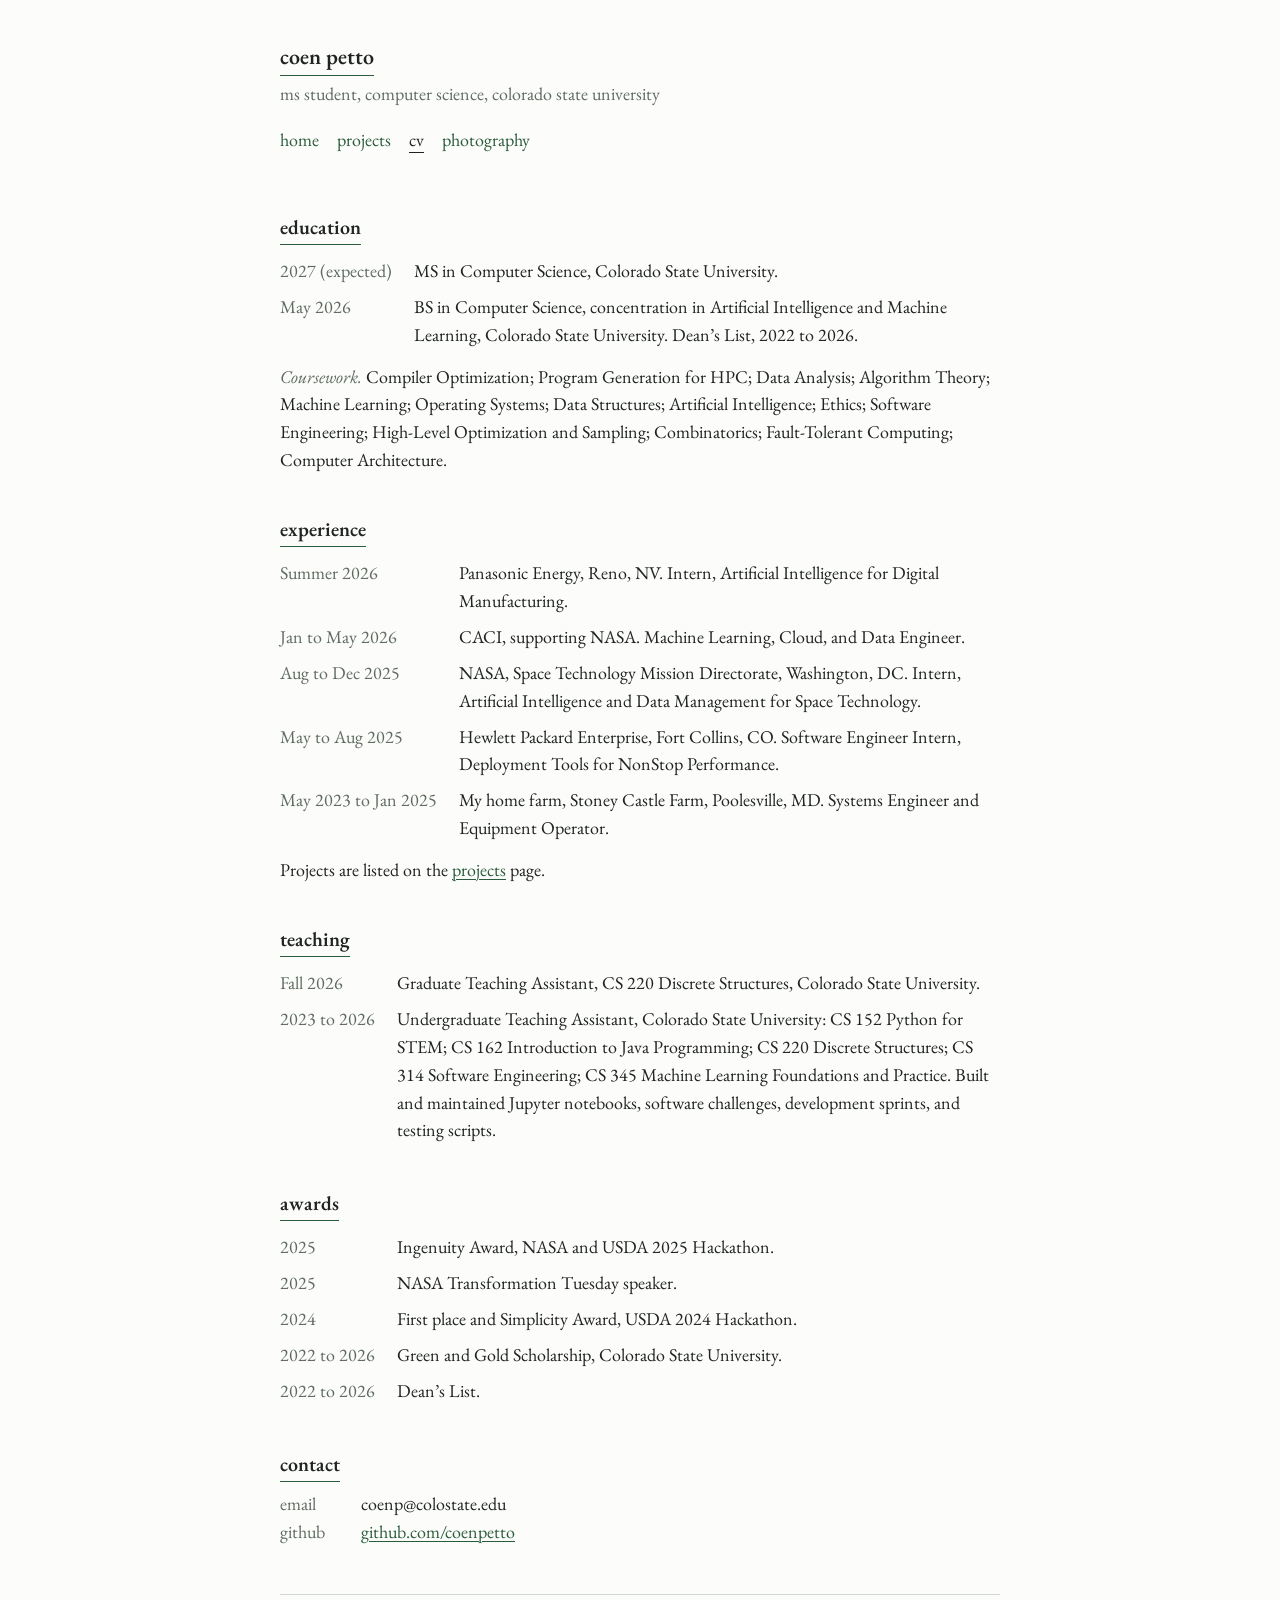
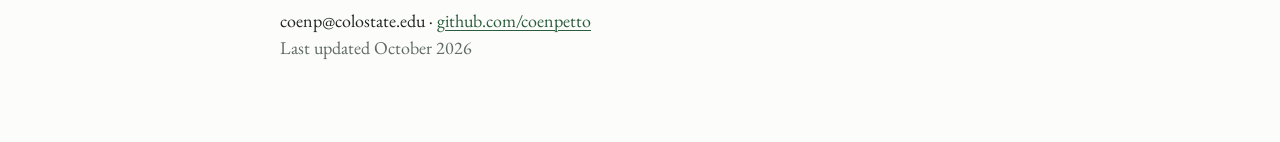
==== cv.html @ 954c1a35 "Initial site" ====
<!doctype html>
<html lang="en">
<head>
<meta charset="utf-8">
<meta name="viewport" content="width=device-width, initial-scale=1">
<title>CV</title>
<meta name="description" content="Coen Petto, MS student, Computer Science, Colorado State University">
<link rel="preconnect" href="https://fonts.googleapis.com"><link rel="preconnect" href="https://fonts.gstatic.com" crossorigin><link rel="stylesheet" href="https://fonts.googleapis.com/css2?family=EB+Garamond:ital,wght@0,400;0,600;1,400;1,600&display=swap">
<link rel="stylesheet" href="style.css">
</head>
<body>
<div class="txt">
<header><h1><a href="index.html">Coen Petto</a></h1><p class="sub">MS student, Computer Science, Colorado State University</p><nav class="nav" aria-label="Site"><a href="index.html">Home</a><a href="projects.html">Projects</a><a href="cv.html" class="active" aria-current="page">CV</a><a href="photography.html">Photography</a></nav></header>
<main>
<h2>Education</h2>
<table class="rows"><tr><td class="y">2027 (expected)</td><td>MS in Computer Science, Colorado State University.</td></tr><tr><td class="y">May 2026</td><td>BS in Computer Science, concentration in Artificial Intelligence and Machine Learning, Colorado State University. Dean’s List, 2022 to 2026.</td></tr></table>
<p class="d"><span class="lbl">Coursework.</span> Compiler Optimization; Program Generation for HPC; Data Analysis; Algorithm Theory; Machine Learning; Operating Systems; Data Structures; Artificial Intelligence; Ethics; Software Engineering; High-Level Optimization and Sampling; Combinatorics; Fault-Tolerant Computing; Computer Architecture.</p>
<h2>Experience</h2>
<table class="rows"><tr><td class="y">Summer 2026</td><td>Panasonic Energy, Reno, NV. Intern, Artificial Intelligence for Digital Manufacturing.</td></tr><tr><td class="y">Jan to May 2026</td><td>CACI, supporting NASA. Machine Learning, Cloud, and Data Engineer.</td></tr><tr><td class="y">Aug to Dec 2025</td><td>NASA, Space Technology Mission Directorate, Washington, DC. Intern, Artificial Intelligence and Data Management for Space Technology.</td></tr><tr><td class="y">May to Aug 2025</td><td>Hewlett Packard Enterprise, Fort Collins, CO. Software Engineer Intern, Deployment Tools for NonStop Performance.</td></tr><tr><td class="y">May 2023 to Jan 2025</td><td>My home farm, Stoney Castle Farm, Poolesville, MD. Systems Engineer and Equipment Operator.</td></tr></table>
<p class="d">Projects are listed on the <a href="projects.html">projects</a> page.</p>
<h2>Teaching</h2>
<table class="rows"><tr><td class="y">Fall 2026</td><td>Graduate Teaching Assistant, CS 220 Discrete Structures, Colorado State University.</td></tr><tr><td class="y">2023 to 2026</td><td>Undergraduate Teaching Assistant, Colorado State University: CS 152 Python for STEM; CS 162 Introduction to Java Programming; CS 220 Discrete Structures; CS 314 Software Engineering; CS 345 Machine Learning Foundations and Practice. Built and maintained Jupyter notebooks, software challenges, development sprints, and testing scripts.</td></tr></table>
<h2>Awards</h2>
<table class="rows"><tr><td class="y">2025</td><td>Ingenuity Award, NASA and USDA 2025 Hackathon.</td></tr><tr><td class="y">2025</td><td>NASA Transformation Tuesday speaker.</td></tr><tr><td class="y">2024</td><td>First place and Simplicity Award, USDA 2024 Hackathon.</td></tr><tr><td class="y">2022 to 2026</td><td>Green and Gold Scholarship, Colorado State University.</td></tr><tr><td class="y">2022 to 2026</td><td>Dean’s List.</td></tr></table>
<h2>Contact</h2>
<p class="kv"><span>Email</span>coenp@colostate.edu<br><span>GitHub</span><a href="https://github.com/coenpetto">github.com/coenpetto</a></p>
</main>
<footer>coenp@colostate.edu &middot; <a href="https://github.com/coenpetto">github.com/coenpetto</a><br><span class="muted">Last updated October 2026</span></footer>
</div>
</body>
</html>
---- style.css ----
/* Coen Petto. Typewriter treatment set in Garamond: lowercase headings, underlines carry the structure, no symbols. Light only, forest green accent. */
:root{--bg:#fcfcfa;--fg:#1f2420;--muted:#5f6b62;--green:#2a5c3b;--green-dark:#1b4229;--rule:#cfd8d1;color-scheme:light}
html{background:var(--bg)}
[hidden]{display:none!important}
body{background:var(--bg);color:var(--fg);font:18px/1.55 "EB Garamond",Garamond,"Times New Roman",serif;margin:0;padding-block:40px 80px;padding-inline:20px}
.txt{max-width:720px;margin:0 auto}
a{color:var(--green);text-decoration:underline;text-decoration-thickness:1px;text-underline-offset:3px}
a:hover{color:var(--green-dark)}
a:focus-visible{outline:2px solid var(--green);outline-offset:2px}
h1{font-size:22px;font-weight:600;margin:0;display:inline-block;padding-bottom:1px;border-bottom:1px solid var(--green);text-transform:lowercase}
h1 a{color:var(--fg);text-decoration:none}
.sub{color:var(--muted);margin:4px 0 0;text-transform:lowercase}
.nav{margin:18px 0 28px;text-transform:lowercase}
.nav a{text-decoration:none;margin-right:18px;padding-bottom:1px}
.nav a.active{color:var(--fg);border-bottom:1px solid var(--fg)}
h2{font-size:20px;font-weight:600;margin:30px 0 8px;display:inline-block;padding-bottom:1px;border-bottom:1px solid var(--green);text-transform:lowercase}
p{margin:0 0 10px}
ul{list-style:none;padding:0 0 0 1.5em;margin:0 0 10px}
.muted{color:var(--muted)}
.lbl{color:var(--muted);font-style:italic}
.intro{display:flex;gap:28px;align-items:flex-start;flex-wrap:wrap}
.intro .headshot{width:280px;height:280px;object-fit:cover;border:1px solid var(--rule);flex:0 0 280px;display:block}
.intro .t{flex:1 1 300px;min-width:0}
.kv span{display:inline-block;min-width:4.5em;color:var(--muted);text-transform:lowercase}
.kv .cvface{display:inline-block;vertical-align:middle;line-height:0;text-decoration:none}
.kv .cvface:hover{color:var(--green-dark)}
.smiley{display:block}
.quote{margin:32px 0 0;color:var(--muted)}
.quote blockquote{margin:0;font-style:italic;padding-left:1.5em}
.quote p{margin:0}
.quote figcaption{margin-top:6px;padding-left:1.5em;font-size:16px}
/* projects */
.proj{margin:0 0 12px;padding-left:1.5em}
.proj .t{font-weight:600;margin:0}
.proj .m{color:var(--muted);margin:0;font-size:16px}
.proj .repo{font-weight:400;font-size:16px;margin-left:.4em}
/* cv */
.rows{border-collapse:collapse;width:100%;margin:0 0 10px}
.rows td{vertical-align:top;padding:4px 0}
.rows td.y{white-space:nowrap;color:var(--muted);padding-right:1.2em;width:1%;font-variant-numeric:tabular-nums}
/* photography: every image at column width, no expanding */
.gallery{display:flex;flex-direction:column;gap:22px;margin:12px 0 8px}
.gallery img{width:100%;height:auto;display:block;border:1px solid var(--rule)}
footer{margin-top:48px;padding-top:12px;border-top:1px solid var(--rule)}
@media (max-width:520px){body{padding-block:24px 60px;font-size:17px}.intro .headshot{width:100%;max-width:280px;height:auto;aspect-ratio:1;flex-basis:auto}}
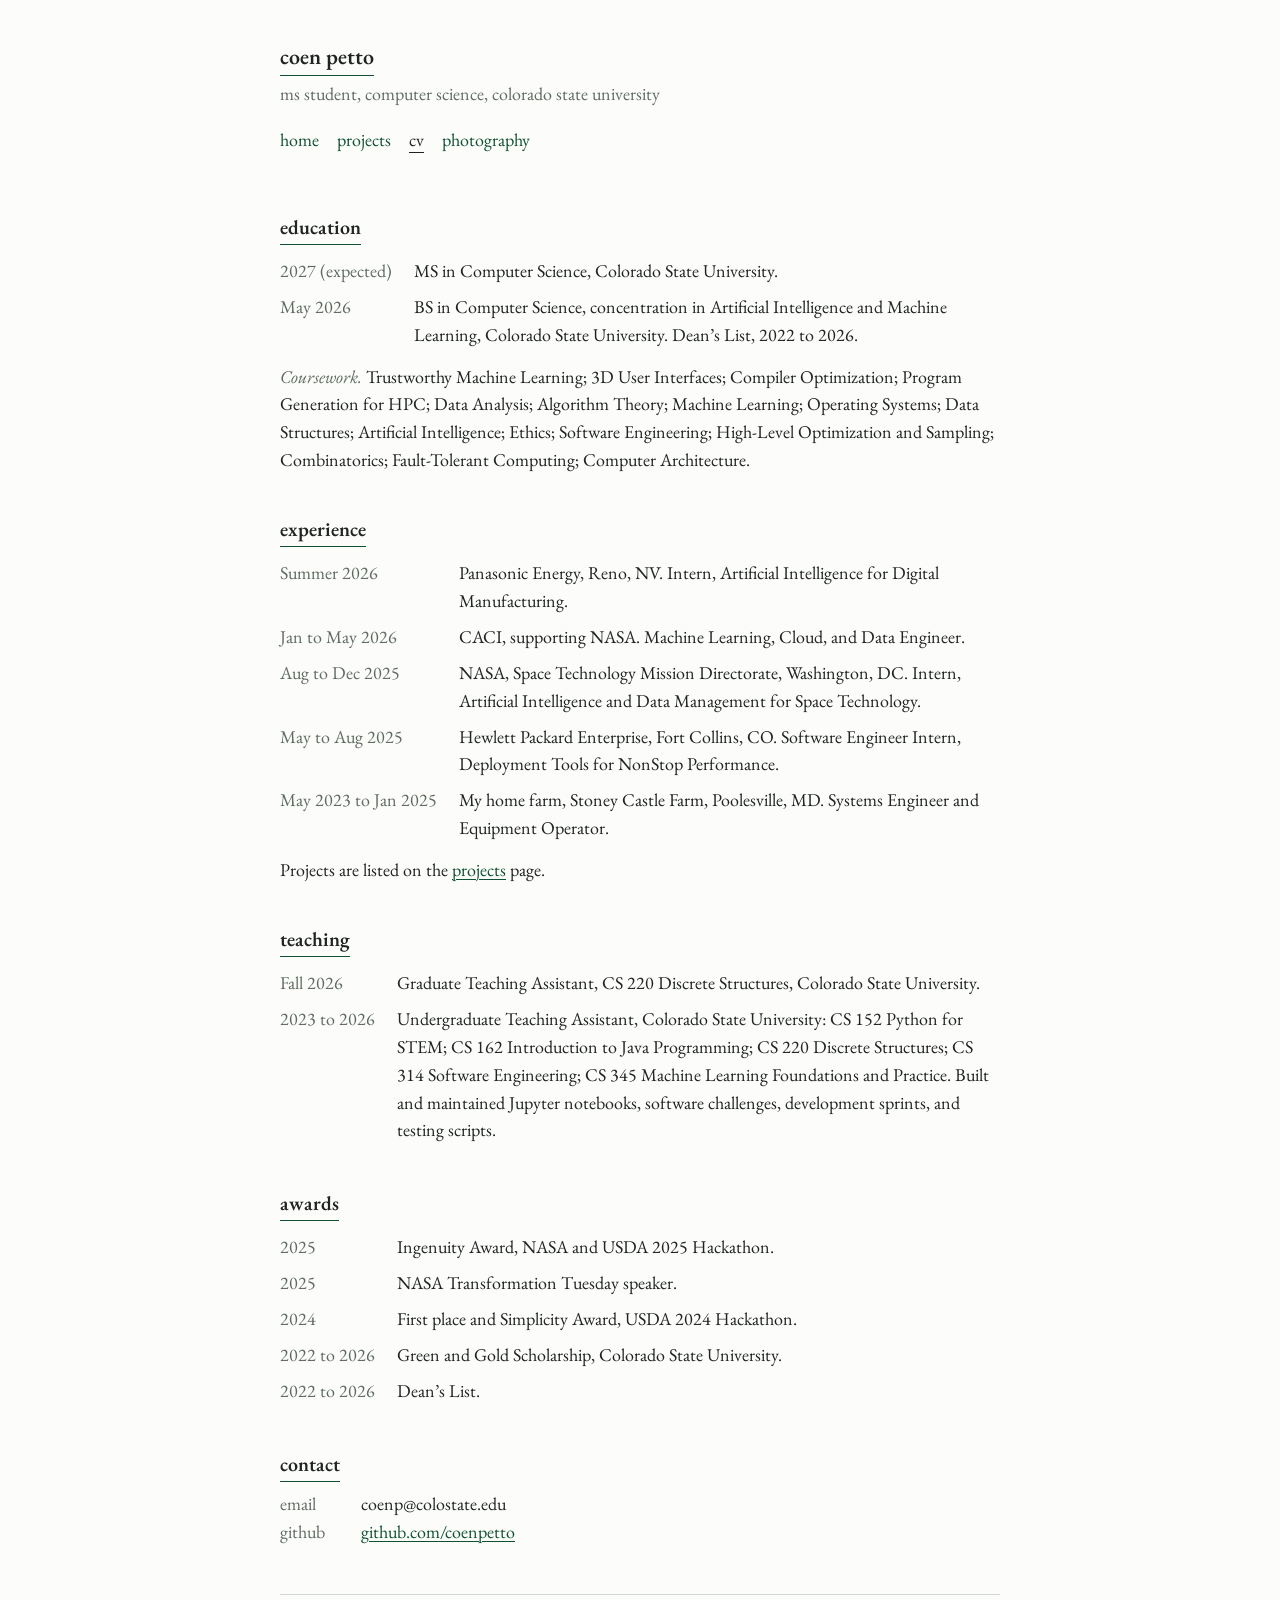
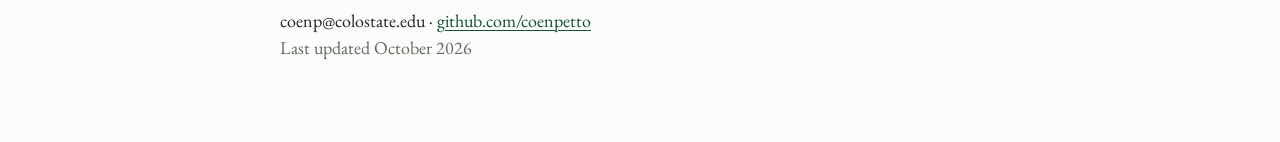
==== commit 23f741e2: "Add two courses to CV" ====
--- a/cv.html
+++ b/cv.html
@@ -14,7 +14,7 @@
 <main>
 <h2>Education</h2>
 <table class="rows"><tr><td class="y">2027 (expected)</td><td>MS in Computer Science, Colorado State University.</td></tr><tr><td class="y">May 2026</td><td>BS in Computer Science, concentration in Artificial Intelligence and Machine Learning, Colorado State University. Dean’s List, 2022 to 2026.</td></tr></table>
-<p class="d"><span class="lbl">Coursework.</span> Compiler Optimization; Program Generation for HPC; Data Analysis; Algorithm Theory; Machine Learning; Operating Systems; Data Structures; Artificial Intelligence; Ethics; Software Engineering; High-Level Optimization and Sampling; Combinatorics; Fault-Tolerant Computing; Computer Architecture.</p>
+<p class="d"><span class="lbl">Coursework.</span> Trustworthy Machine Learning; 3D User Interfaces; Compiler Optimization; Program Generation for HPC; Data Analysis; Algorithm Theory; Machine Learning; Operating Systems; Data Structures; Artificial Intelligence; Ethics; Software Engineering; High-Level Optimization and Sampling; Combinatorics; Fault-Tolerant Computing; Computer Architecture.</p>
 <h2>Experience</h2>
 <table class="rows"><tr><td class="y">Summer 2026</td><td>Panasonic Energy, Reno, NV. Intern, Artificial Intelligence for Digital Manufacturing.</td></tr><tr><td class="y">Jan to May 2026</td><td>CACI, supporting NASA. Machine Learning, Cloud, and Data Engineer.</td></tr><tr><td class="y">Aug to Dec 2025</td><td>NASA, Space Technology Mission Directorate, Washington, DC. Intern, Artificial Intelligence and Data Management for Space Technology.</td></tr><tr><td class="y">May to Aug 2025</td><td>Hewlett Packard Enterprise, Fort Collins, CO. Software Engineer Intern, Deployment Tools for NonStop Performance.</td></tr><tr><td class="y">May 2023 to Jan 2025</td><td>My home farm, Stoney Castle Farm, Poolesville, MD. Systems Engineer and Equipment Operator.</td></tr></table>
 <p class="d">Projects are listed on the <a href="projects.html">projects</a> page.</p>
--- a/style.css
+++ b/style.css
@@ -1,5 +1,5 @@
 /* Coen Petto. Typewriter treatment set in Garamond: lowercase headings, underlines carry the structure, no symbols. Light only, forest green accent. */
-:root{--bg:#fcfcfa;--fg:#1f2420;--muted:#5f6b62;--green:#2a5c3b;--green-dark:#1b4229;--rule:#cfd8d1;color-scheme:light}
+:root{--bg:#fcfcfa;--fg:#1f2420;--muted:#5f6b62;--green:#0F5132;--green-dark:#0a3a24;--rule:#cfd8d1;color-scheme:light}
 html{background:var(--bg)}
 [hidden]{display:none!important}
 body{background:var(--bg);color:var(--fg);font:18px/1.55 "EB Garamond",Garamond,"Times New Roman",serif;margin:0;padding-block:40px 80px;padding-inline:20px}
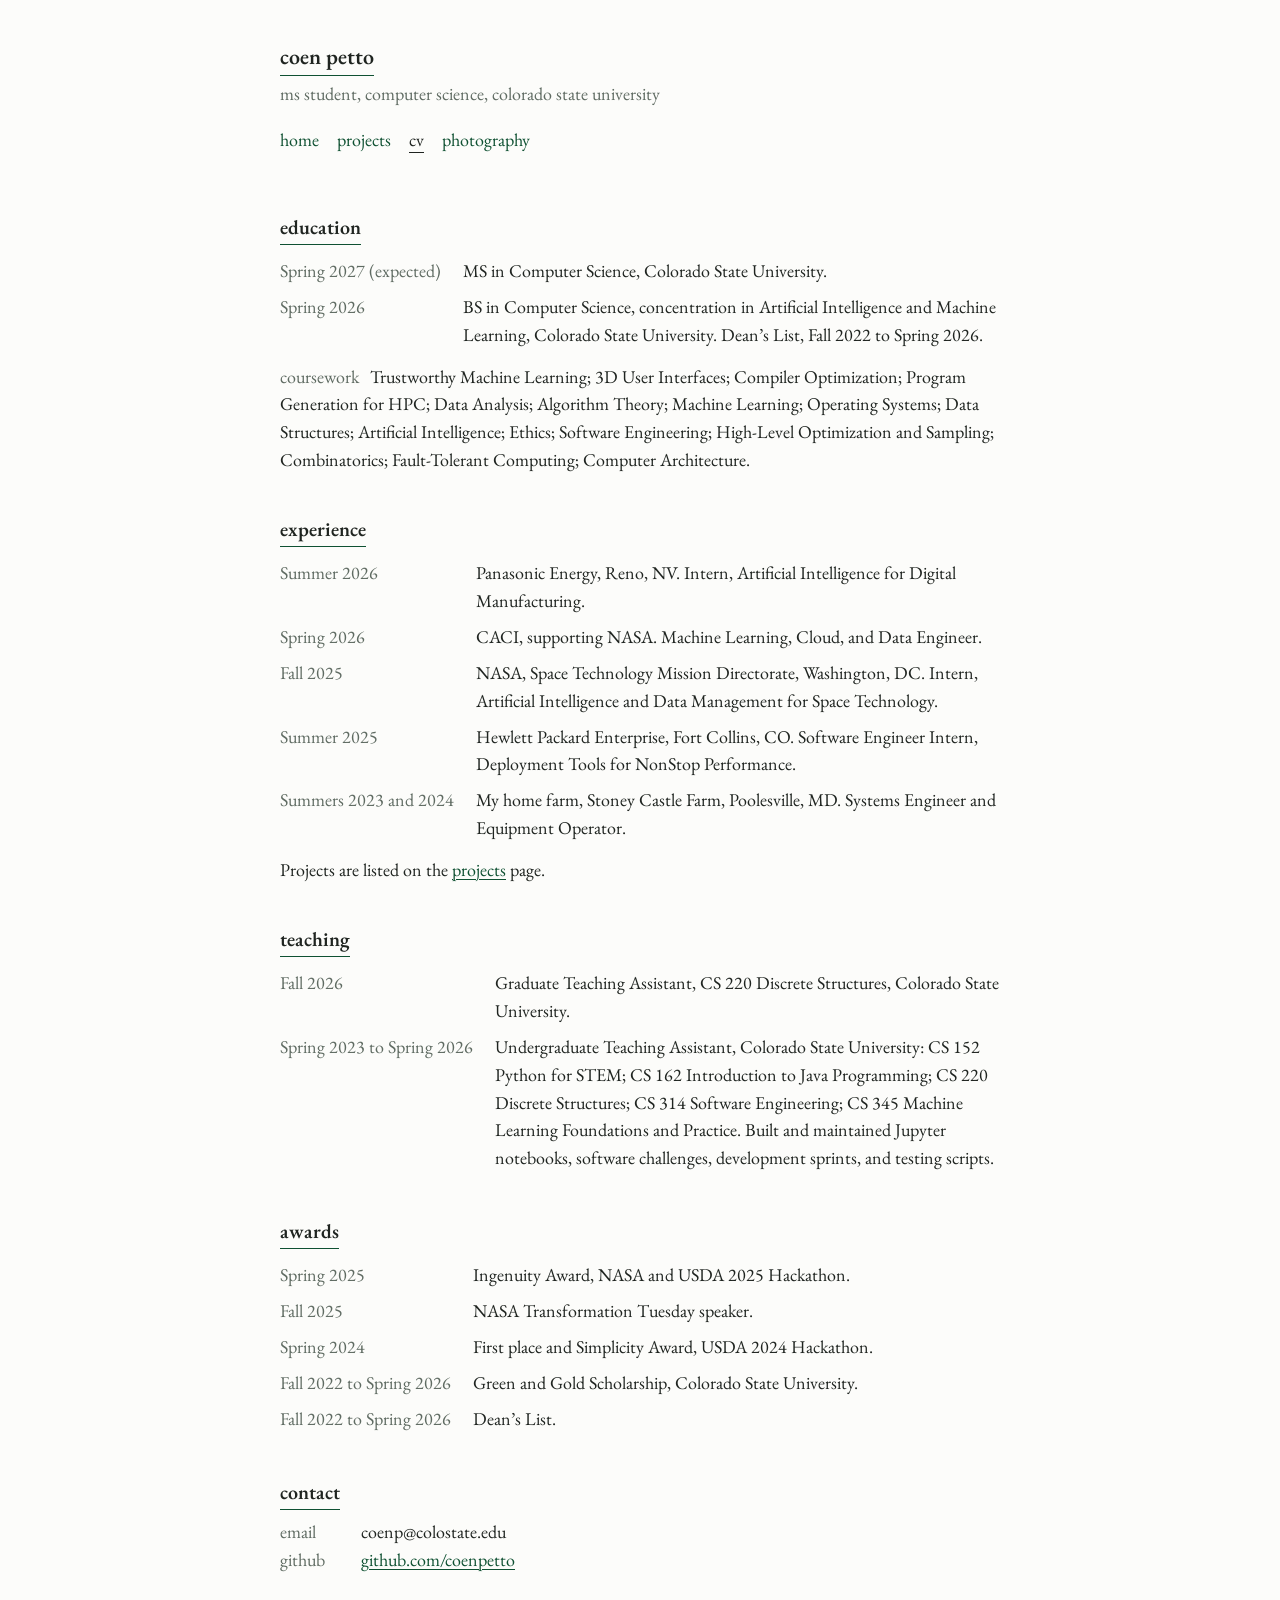
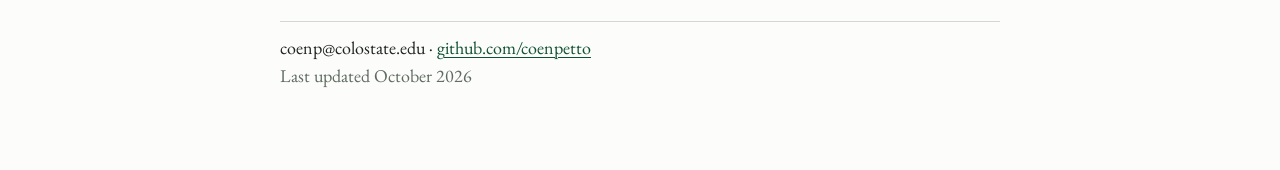
==== commit e7494e49: "Semester-form dates; plain coursework label" ====
--- a/cv.html
+++ b/cv.html
@@ -13,15 +13,15 @@
 <header><h1><a href="index.html">Coen Petto</a></h1><p class="sub">MS student, Computer Science, Colorado State University</p><nav class="nav" aria-label="Site"><a href="index.html">Home</a><a href="projects.html">Projects</a><a href="cv.html" class="active" aria-current="page">CV</a><a href="photography.html">Photography</a></nav></header>
 <main>
 <h2>Education</h2>
-<table class="rows"><tr><td class="y">2027 (expected)</td><td>MS in Computer Science, Colorado State University.</td></tr><tr><td class="y">May 2026</td><td>BS in Computer Science, concentration in Artificial Intelligence and Machine Learning, Colorado State University. Dean’s List, 2022 to 2026.</td></tr></table>
-<p class="d"><span class="lbl">Coursework.</span> Trustworthy Machine Learning; 3D User Interfaces; Compiler Optimization; Program Generation for HPC; Data Analysis; Algorithm Theory; Machine Learning; Operating Systems; Data Structures; Artificial Intelligence; Ethics; Software Engineering; High-Level Optimization and Sampling; Combinatorics; Fault-Tolerant Computing; Computer Architecture.</p>
+<table class="rows"><tr><td class="y">Spring 2027 (expected)</td><td>MS in Computer Science, Colorado State University.</td></tr><tr><td class="y">Spring 2026</td><td>BS in Computer Science, concentration in Artificial Intelligence and Machine Learning, Colorado State University. Dean’s List, Fall 2022 to Spring 2026.</td></tr></table>
+<p class="d"><span class="lbl">Coursework</span> Trustworthy Machine Learning; 3D User Interfaces; Compiler Optimization; Program Generation for HPC; Data Analysis; Algorithm Theory; Machine Learning; Operating Systems; Data Structures; Artificial Intelligence; Ethics; Software Engineering; High-Level Optimization and Sampling; Combinatorics; Fault-Tolerant Computing; Computer Architecture.</p>
 <h2>Experience</h2>
-<table class="rows"><tr><td class="y">Summer 2026</td><td>Panasonic Energy, Reno, NV. Intern, Artificial Intelligence for Digital Manufacturing.</td></tr><tr><td class="y">Jan to May 2026</td><td>CACI, supporting NASA. Machine Learning, Cloud, and Data Engineer.</td></tr><tr><td class="y">Aug to Dec 2025</td><td>NASA, Space Technology Mission Directorate, Washington, DC. Intern, Artificial Intelligence and Data Management for Space Technology.</td></tr><tr><td class="y">May to Aug 2025</td><td>Hewlett Packard Enterprise, Fort Collins, CO. Software Engineer Intern, Deployment Tools for NonStop Performance.</td></tr><tr><td class="y">May 2023 to Jan 2025</td><td>My home farm, Stoney Castle Farm, Poolesville, MD. Systems Engineer and Equipment Operator.</td></tr></table>
+<table class="rows"><tr><td class="y">Summer 2026</td><td>Panasonic Energy, Reno, NV. Intern, Artificial Intelligence for Digital Manufacturing.</td></tr><tr><td class="y">Spring 2026</td><td>CACI, supporting NASA. Machine Learning, Cloud, and Data Engineer.</td></tr><tr><td class="y">Fall 2025</td><td>NASA, Space Technology Mission Directorate, Washington, DC. Intern, Artificial Intelligence and Data Management for Space Technology.</td></tr><tr><td class="y">Summer 2025</td><td>Hewlett Packard Enterprise, Fort Collins, CO. Software Engineer Intern, Deployment Tools for NonStop Performance.</td></tr><tr><td class="y">Summers 2023 and 2024</td><td>My home farm, Stoney Castle Farm, Poolesville, MD. Systems Engineer and Equipment Operator.</td></tr></table>
 <p class="d">Projects are listed on the <a href="projects.html">projects</a> page.</p>
 <h2>Teaching</h2>
-<table class="rows"><tr><td class="y">Fall 2026</td><td>Graduate Teaching Assistant, CS 220 Discrete Structures, Colorado State University.</td></tr><tr><td class="y">2023 to 2026</td><td>Undergraduate Teaching Assistant, Colorado State University: CS 152 Python for STEM; CS 162 Introduction to Java Programming; CS 220 Discrete Structures; CS 314 Software Engineering; CS 345 Machine Learning Foundations and Practice. Built and maintained Jupyter notebooks, software challenges, development sprints, and testing scripts.</td></tr></table>
+<table class="rows"><tr><td class="y">Fall 2026</td><td>Graduate Teaching Assistant, CS 220 Discrete Structures, Colorado State University.</td></tr><tr><td class="y">Spring 2023 to Spring 2026</td><td>Undergraduate Teaching Assistant, Colorado State University: CS 152 Python for STEM; CS 162 Introduction to Java Programming; CS 220 Discrete Structures; CS 314 Software Engineering; CS 345 Machine Learning Foundations and Practice. Built and maintained Jupyter notebooks, software challenges, development sprints, and testing scripts.</td></tr></table>
 <h2>Awards</h2>
-<table class="rows"><tr><td class="y">2025</td><td>Ingenuity Award, NASA and USDA 2025 Hackathon.</td></tr><tr><td class="y">2025</td><td>NASA Transformation Tuesday speaker.</td></tr><tr><td class="y">2024</td><td>First place and Simplicity Award, USDA 2024 Hackathon.</td></tr><tr><td class="y">2022 to 2026</td><td>Green and Gold Scholarship, Colorado State University.</td></tr><tr><td class="y">2022 to 2026</td><td>Dean’s List.</td></tr></table>
+<table class="rows"><tr><td class="y">Spring 2025</td><td>Ingenuity Award, NASA and USDA 2025 Hackathon.</td></tr><tr><td class="y">Fall 2025</td><td>NASA Transformation Tuesday speaker.</td></tr><tr><td class="y">Spring 2024</td><td>First place and Simplicity Award, USDA 2024 Hackathon.</td></tr><tr><td class="y">Fall 2022 to Spring 2026</td><td>Green and Gold Scholarship, Colorado State University.</td></tr><tr><td class="y">Fall 2022 to Spring 2026</td><td>Dean’s List.</td></tr></table>
 <h2>Contact</h2>
 <p class="kv"><span>Email</span>coenp@colostate.edu<br><span>GitHub</span><a href="https://github.com/coenpetto">github.com/coenpetto</a></p>
 </main>
--- a/style.css
+++ b/style.css
@@ -17,7 +17,7 @@
 p{margin:0 0 10px}
 ul{list-style:none;padding:0 0 0 1.5em;margin:0 0 10px}
 .muted{color:var(--muted)}
-.lbl{color:var(--muted);font-style:italic}
+.lbl{color:var(--muted);text-transform:lowercase;margin-right:.4em}
 .intro{display:flex;gap:28px;align-items:flex-start;flex-wrap:wrap}
 .intro .headshot{width:280px;height:280px;object-fit:cover;border:1px solid var(--rule);flex:0 0 280px;display:block}
 .intro .t{flex:1 1 300px;min-width:0}
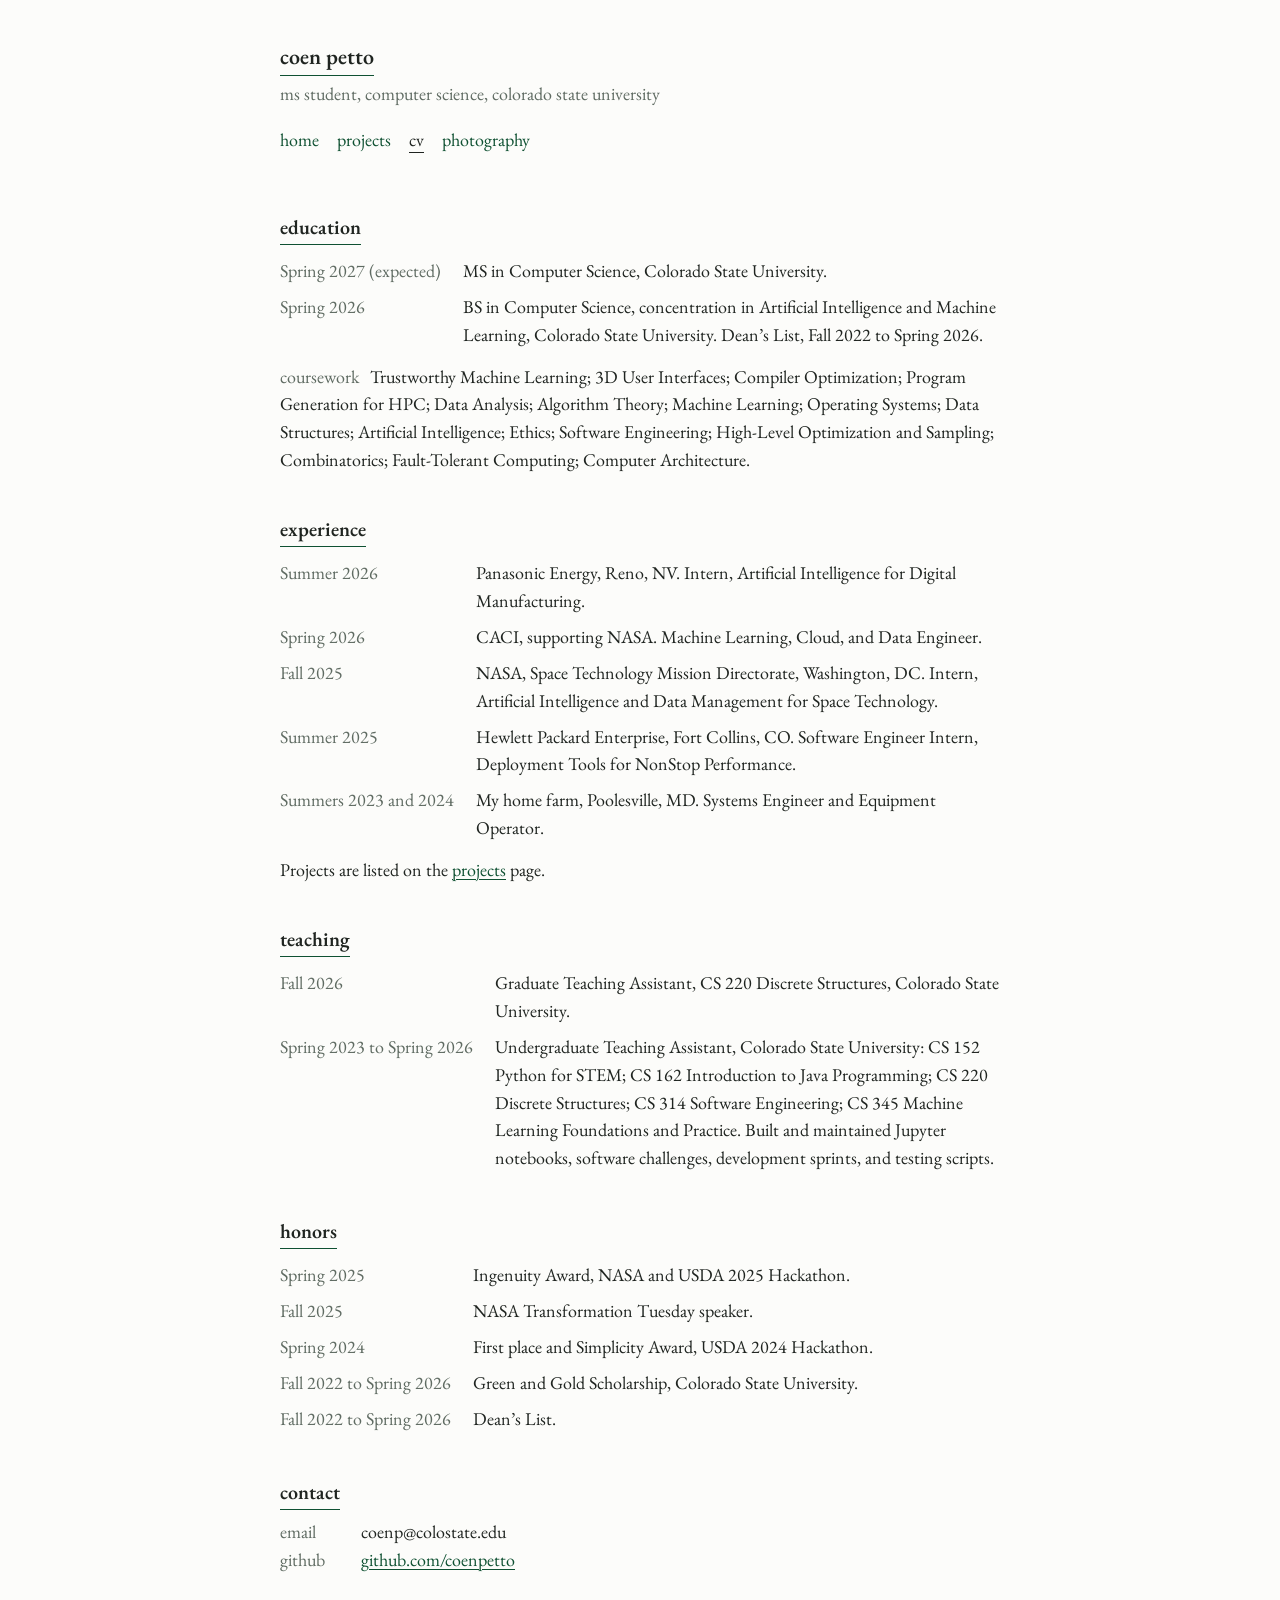
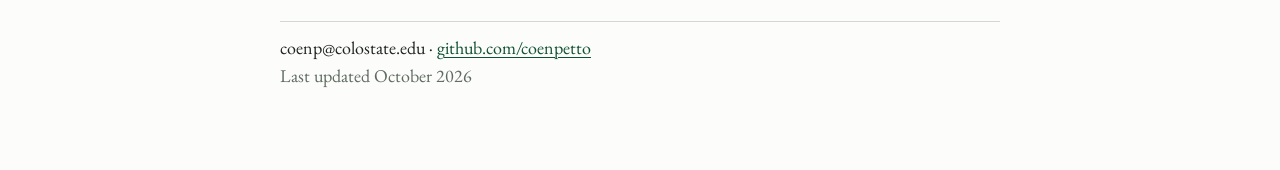
==== commit 95f68e3a: "Honors heading; remove farm name" ====
--- a/cv.html
+++ b/cv.html
@@ -16,11 +16,11 @@
 <table class="rows"><tr><td class="y">Spring 2027 (expected)</td><td>MS in Computer Science, Colorado State University.</td></tr><tr><td class="y">Spring 2026</td><td>BS in Computer Science, concentration in Artificial Intelligence and Machine Learning, Colorado State University. Dean’s List, Fall 2022 to Spring 2026.</td></tr></table>
 <p class="d"><span class="lbl">Coursework</span> Trustworthy Machine Learning; 3D User Interfaces; Compiler Optimization; Program Generation for HPC; Data Analysis; Algorithm Theory; Machine Learning; Operating Systems; Data Structures; Artificial Intelligence; Ethics; Software Engineering; High-Level Optimization and Sampling; Combinatorics; Fault-Tolerant Computing; Computer Architecture.</p>
 <h2>Experience</h2>
-<table class="rows"><tr><td class="y">Summer 2026</td><td>Panasonic Energy, Reno, NV. Intern, Artificial Intelligence for Digital Manufacturing.</td></tr><tr><td class="y">Spring 2026</td><td>CACI, supporting NASA. Machine Learning, Cloud, and Data Engineer.</td></tr><tr><td class="y">Fall 2025</td><td>NASA, Space Technology Mission Directorate, Washington, DC. Intern, Artificial Intelligence and Data Management for Space Technology.</td></tr><tr><td class="y">Summer 2025</td><td>Hewlett Packard Enterprise, Fort Collins, CO. Software Engineer Intern, Deployment Tools for NonStop Performance.</td></tr><tr><td class="y">Summers 2023 and 2024</td><td>My home farm, Stoney Castle Farm, Poolesville, MD. Systems Engineer and Equipment Operator.</td></tr></table>
+<table class="rows"><tr><td class="y">Summer 2026</td><td>Panasonic Energy, Reno, NV. Intern, Artificial Intelligence for Digital Manufacturing.</td></tr><tr><td class="y">Spring 2026</td><td>CACI, supporting NASA. Machine Learning, Cloud, and Data Engineer.</td></tr><tr><td class="y">Fall 2025</td><td>NASA, Space Technology Mission Directorate, Washington, DC. Intern, Artificial Intelligence and Data Management for Space Technology.</td></tr><tr><td class="y">Summer 2025</td><td>Hewlett Packard Enterprise, Fort Collins, CO. Software Engineer Intern, Deployment Tools for NonStop Performance.</td></tr><tr><td class="y">Summers 2023 and 2024</td><td>My home farm, Poolesville, MD. Systems Engineer and Equipment Operator.</td></tr></table>
 <p class="d">Projects are listed on the <a href="projects.html">projects</a> page.</p>
 <h2>Teaching</h2>
 <table class="rows"><tr><td class="y">Fall 2026</td><td>Graduate Teaching Assistant, CS 220 Discrete Structures, Colorado State University.</td></tr><tr><td class="y">Spring 2023 to Spring 2026</td><td>Undergraduate Teaching Assistant, Colorado State University: CS 152 Python for STEM; CS 162 Introduction to Java Programming; CS 220 Discrete Structures; CS 314 Software Engineering; CS 345 Machine Learning Foundations and Practice. Built and maintained Jupyter notebooks, software challenges, development sprints, and testing scripts.</td></tr></table>
-<h2>Awards</h2>
+<h2>Honors</h2>
 <table class="rows"><tr><td class="y">Spring 2025</td><td>Ingenuity Award, NASA and USDA 2025 Hackathon.</td></tr><tr><td class="y">Fall 2025</td><td>NASA Transformation Tuesday speaker.</td></tr><tr><td class="y">Spring 2024</td><td>First place and Simplicity Award, USDA 2024 Hackathon.</td></tr><tr><td class="y">Fall 2022 to Spring 2026</td><td>Green and Gold Scholarship, Colorado State University.</td></tr><tr><td class="y">Fall 2022 to Spring 2026</td><td>Dean’s List.</td></tr></table>
 <h2>Contact</h2>
 <p class="kv"><span>Email</span>coenp@colostate.edu<br><span>GitHub</span><a href="https://github.com/coenpetto">github.com/coenpetto</a></p>
